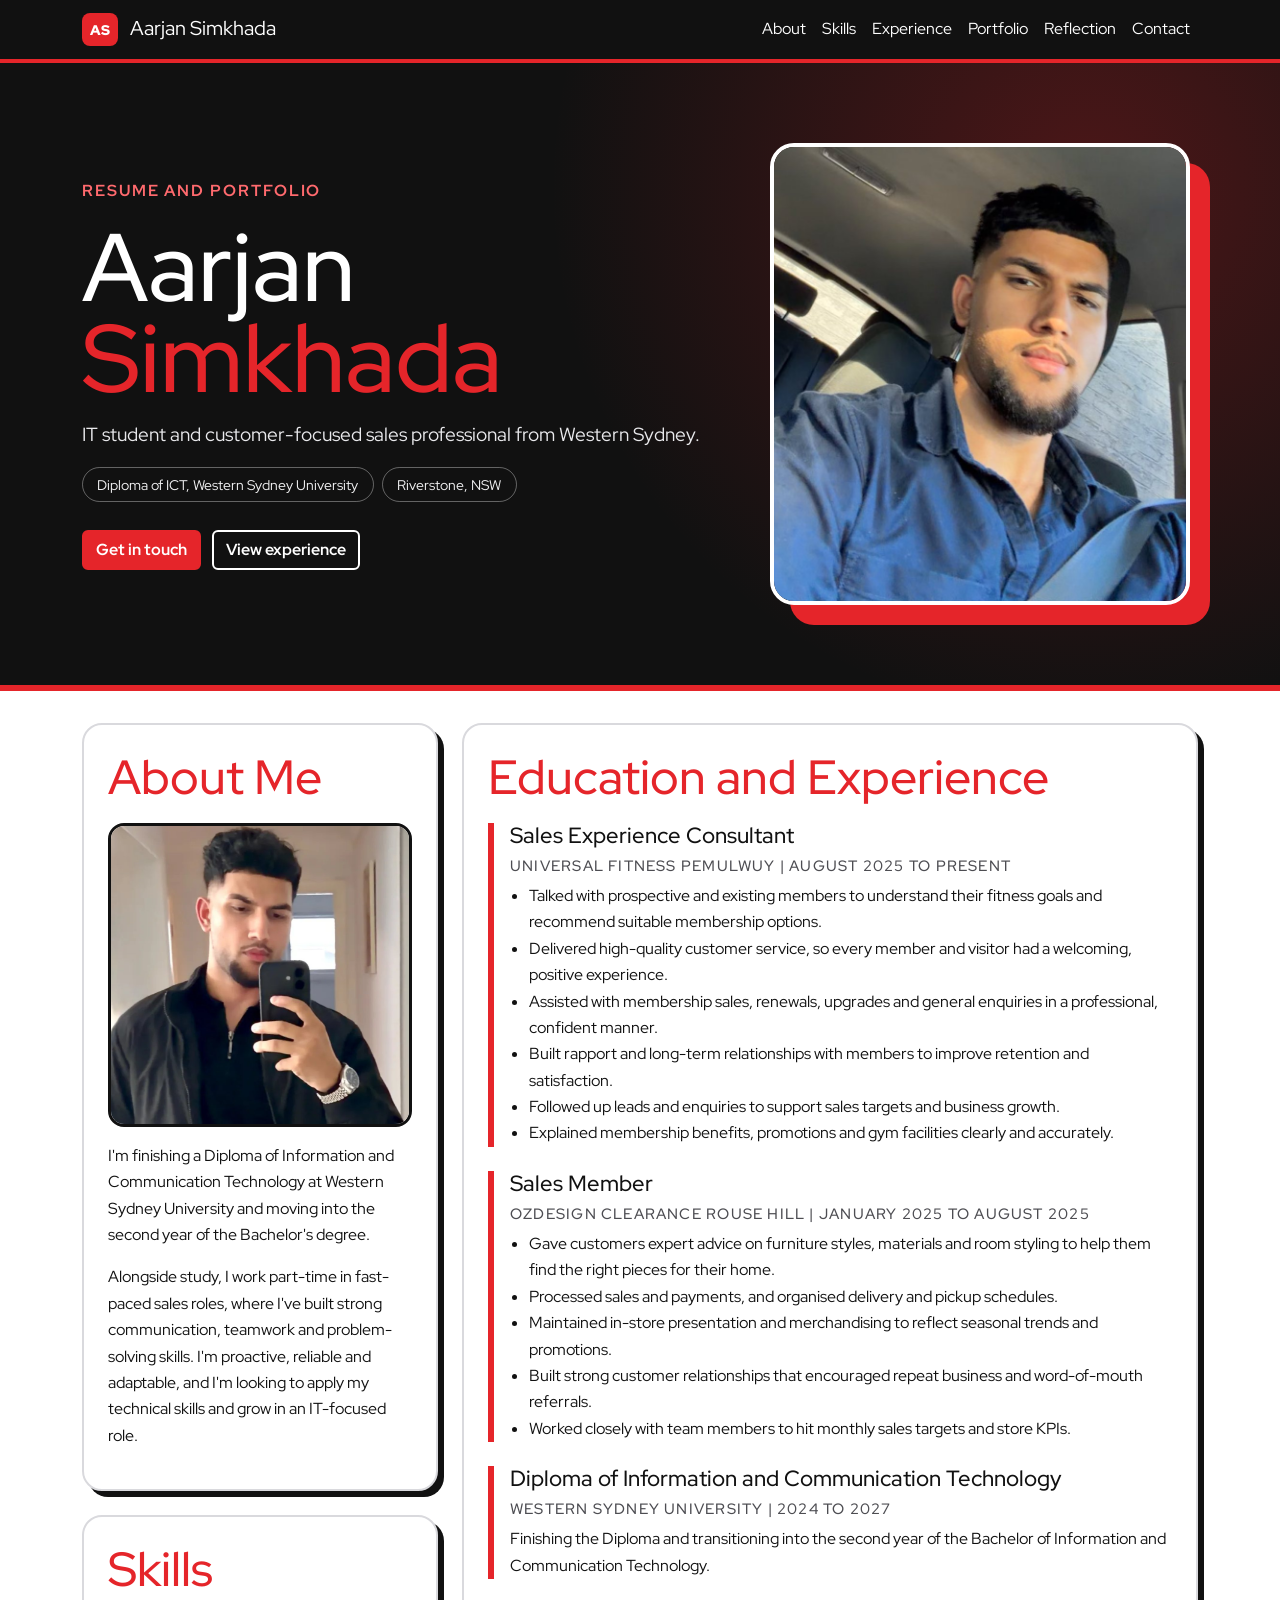
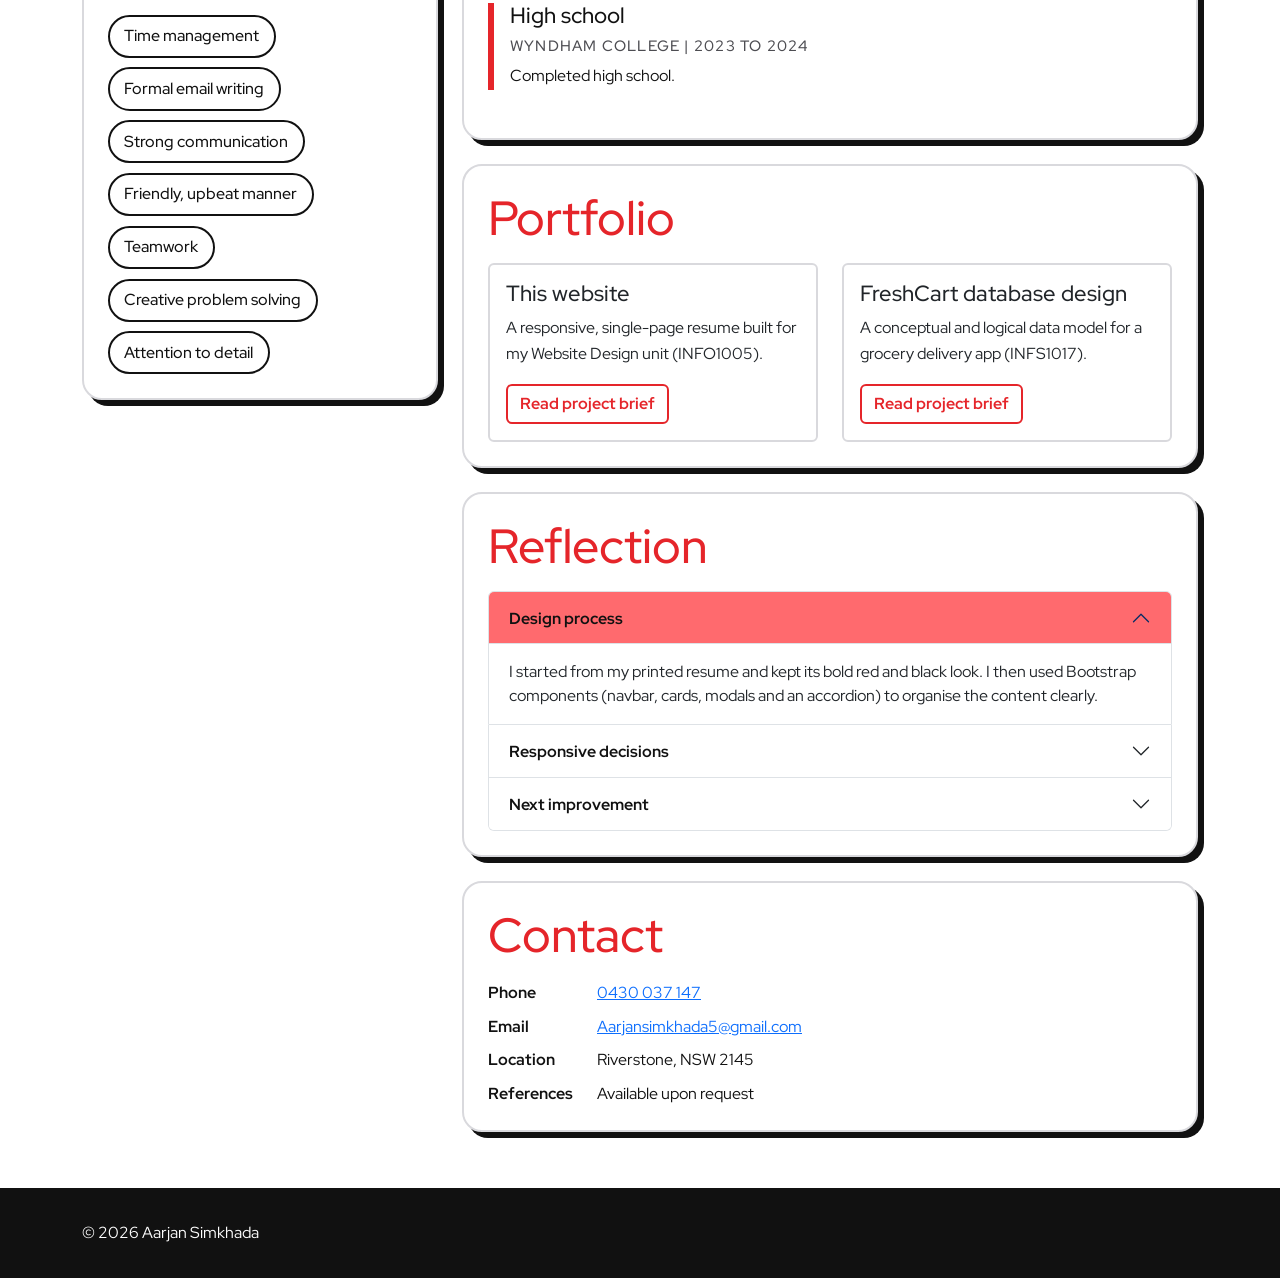
==== index.html @ bfd1684a "Add files via upload" ====
<!DOCTYPE html>
<html lang="en-AU">
<head>
  <meta charset="utf-8">
  <meta name="viewport" content="width=device-width, initial-scale=1">
  <meta name="description" content="Resume of Aarjan Simkhada: Diploma of IT student at Western Sydney University moving into the second year of a Bachelor's degree.">
  <meta name="author" content="Aarjan Simkhada">

  <!-- Google Fonts -->
  <link rel="preconnect" href="https://fonts.googleapis.com">
  <link rel="preconnect" href="https://fonts.gstatic.com" crossorigin>
  <link href="https://fonts.googleapis.com/css2?family=Red+Hat+Display:wght@400;500;700;900&display=swap" rel="stylesheet">

  <!-- Favicons -->
  <link rel="apple-touch-icon" sizes="180x180" href="favicon/apple-touch-icon.png">
  <link rel="icon" type="image/png" sizes="32x32" href="favicon/favicon-32x32.png">
  <link rel="icon" type="image/png" sizes="16x16" href="favicon/favicon-16x16.png">
  <link rel="manifest" href="favicon/site.webmanifest">

  <!-- Bootstrap 5.3 -->
  <link href="https://cdn.jsdelivr.net/npm/bootstrap@5.3.8/dist/css/bootstrap.min.css" rel="stylesheet">

  <!-- Custom CSS comes AFTER Bootstrap -->
  <link href="css/custom.css" rel="stylesheet">

  <title>Aarjan Simkhada | IT student and sales professional</title>
</head>

<body>

  <nav id="mainNav" class="navbar navbar-expand-lg sticky-top" aria-label="Main navigation">
    <div class="container">
      <a class="navbar-brand" href="#top"><span class="brand-mark" aria-hidden="true">AS</span> Aarjan Simkhada</a>

      <button class="navbar-toggler" type="button"
              data-bs-toggle="collapse"
              data-bs-target="#portfolioNavbar"
              aria-controls="portfolioNavbar"
              aria-expanded="false"
              aria-label="Toggle navigation">
        <span class="navbar-toggler-icon"></span>
      </button>

      <div class="collapse navbar-collapse" id="portfolioNavbar">
        <ul class="navbar-nav ms-auto">
          <li class="nav-item"><a class="nav-link" href="#about">About</a></li>
          <li class="nav-item"><a class="nav-link" href="#skills">Skills</a></li>
          <li class="nav-item"><a class="nav-link" href="#experience">Experience</a></li>
          <li class="nav-item"><a class="nav-link" href="#projects">Portfolio</a></li>
          <li class="nav-item"><a class="nav-link" href="#evidence">Reflection</a></li>
          <li class="nav-item"><a class="nav-link" href="#contact">Contact</a></li>
        </ul>
      </div>
    </div>
  </nav>

  <header id="top" class="hero">
    <div class="container">
      <div class="row align-items-center g-5">
        <div class="col-12 col-lg-7">
          <p class="eyebrow">Resume and portfolio</p>
          <h1>Aarjan<br><span class="accent">Simkhada</span></h1>
          <p class="lead-intro">IT student and customer-focused sales professional from Western Sydney.</p>
          <ul class="hero-chips">
            <li>Diploma of ICT, Western Sydney University</li>
            <li>Riverstone, NSW</li>
          </ul>
          <a class="btn custom-btn" href="#contact">Get in touch</a>
          <a class="btn custom-btn-ghost" href="#experience">View experience</a>
        </div>

        <div class="col-12 col-lg-5">
          <div class="portrait-wrap">
            <img class="img-fluid hero-portrait" src="img/hero.jpg" alt="Aarjan Simkhada wearing a navy collared shirt, looking at the camera" width="1000" height="945">
          </div>
        </div>
      </div>
    </div>
  </header>

  <main class="container site-content">
    <div class="row g-4">

      <aside class="col-12 col-lg-4">
        <section id="about" class="content-panel">
          <h2>About Me</h2>
          <img class="img-fluid profile-img" src="img/about.jpg" alt="Aarjan Simkhada in a black jacket taking a mirror selfie" width="1000" height="993">
          <p>I'm finishing a Diploma of Information and Communication Technology at Western Sydney University and moving into the second year of the Bachelor's degree.</p>
          <p>Alongside study, I work part-time in fast-paced sales roles, where I've built strong communication, teamwork and problem-solving skills. I'm proactive, reliable and adaptable, and I'm looking to apply my technical skills and grow in an IT-focused role.</p>
        </section>

        <section id="skills" class="content-panel">
          <h2>Skills</h2>
          <ul class="skill-tags">
            <li>Time management</li>
            <li>Formal email writing</li>
            <li>Strong communication</li>
            <li>Friendly, upbeat manner</li>
            <li>Teamwork</li>
            <li>Creative problem solving</li>
            <li>Attention to detail</li>
          </ul>
        </section>
      </aside>

      <div class="col-12 col-lg-8">

        <section id="experience" class="content-panel">
          <h2>Education and Experience</h2>

          <div class="timeline-item">
            <h3>Sales Experience Consultant</h3>
            <h4>Universal Fitness Pemulwuy | August 2025 to present</h4>
            <ul>
              <li>Talked with prospective and existing members to understand their fitness goals and recommend suitable membership options.</li>
              <li>Delivered high-quality customer service, so every member and visitor had a welcoming, positive experience.</li>
              <li>Assisted with membership sales, renewals, upgrades and general enquiries in a professional, confident manner.</li>
              <li>Built rapport and long-term relationships with members to improve retention and satisfaction.</li>
              <li>Followed up leads and enquiries to support sales targets and business growth.</li>
              <li>Explained membership benefits, promotions and gym facilities clearly and accurately.</li>
            </ul>
          </div>

          <div class="timeline-item">
            <h3>Sales Member</h3>
            <h4>OzDesign Clearance Rouse Hill | January 2025 to August 2025</h4>
            <ul>
              <li>Gave customers expert advice on furniture styles, materials and room styling to help them find the right pieces for their home.</li>
              <li>Processed sales and payments, and organised delivery and pickup schedules.</li>
              <li>Maintained in-store presentation and merchandising to reflect seasonal trends and promotions.</li>
              <li>Built strong customer relationships that encouraged repeat business and word-of-mouth referrals.</li>
              <li>Worked closely with team members to hit monthly sales targets and store KPIs.</li>
            </ul>
          </div>

          <div class="timeline-item">
            <h3>Diploma of Information and Communication Technology</h3>
            <h4>Western Sydney University | 2024 to 2027</h4>
            <p>Finishing the Diploma and transitioning into the second year of the Bachelor of Information and Communication Technology.</p>
          </div>

          <div class="timeline-item">
            <h3>High school</h3>
            <h4>Wyndham College | 2023 to 2024</h4>
            <p>Completed high school.</p>
          </div>
        </section>

        <section id="projects" class="content-panel">
          <h2>Portfolio</h2>

          <div class="row row-cols-1 row-cols-md-2 g-4">
            <div class="col">
              <div class="card h-100 portfolio-card">
                <div class="card-body">
                  <h3 class="card-title">This website</h3>
                  <p class="card-text">A responsive, single-page resume built for my Website Design unit (INFO1005).</p>
                  <button type="button" class="btn custom-btn-secondary" data-bs-toggle="modal" data-bs-target="#websiteModal">Read project brief</button>
                </div>
              </div>
            </div>

            <div class="col">
              <div class="card h-100 portfolio-card">
                <div class="card-body">
                  <h3 class="card-title">FreshCart database design</h3>
                  <p class="card-text">A conceptual and logical data model for a grocery delivery app (INFS1017).</p>
                  <button type="button" class="btn custom-btn-secondary" data-bs-toggle="modal" data-bs-target="#freshcartModal">Read project brief</button>
                </div>
              </div>
            </div>
          </div>
        </section>

        <section id="evidence" class="content-panel">
          <h2>Reflection</h2>

          <div class="accordion" id="evidenceAccordion">

            <div class="accordion-item">
              <h3 class="accordion-header">
                <button class="accordion-button" type="button"
                        data-bs-toggle="collapse" data-bs-target="#collapseOne"
                        aria-expanded="true" aria-controls="collapseOne">
                  Design process
                </button>
              </h3>
              <div id="collapseOne" class="accordion-collapse collapse show" data-bs-parent="#evidenceAccordion">
                <div class="accordion-body">
                  I started from my printed resume and kept its bold red and black look. I then used Bootstrap components (navbar, cards, modals and an accordion) to organise the content clearly.
                </div>
              </div>
            </div>

            <div class="accordion-item">
              <h3 class="accordion-header">
                <button class="accordion-button collapsed" type="button"
                        data-bs-toggle="collapse" data-bs-target="#collapseTwo"
                        aria-expanded="false" aria-controls="collapseTwo">
                  Responsive decisions
                </button>
              </h3>
              <div id="collapseTwo" class="accordion-collapse collapse" data-bs-parent="#evidenceAccordion">
                <div class="accordion-body">
                  The page uses one column on small screens and a two-column layout on large screens, and the navigation collapses into a menu on mobile.
                </div>
              </div>
            </div>

            <div class="accordion-item">
              <h3 class="accordion-header">
                <button class="accordion-button collapsed" type="button"
                        data-bs-toggle="collapse" data-bs-target="#collapseThree"
                        aria-expanded="false" aria-controls="collapseThree">
                  Next improvement
                </button>
              </h3>
              <div id="collapseThree" class="accordion-collapse collapse" data-bs-parent="#evidenceAccordion">
                <div class="accordion-body">
                  The next version could include more project evidence as I complete my degree, a downloadable resume PDF and accessibility testing.
                </div>
              </div>
            </div>

          </div>
        </section>

        <section id="contact" class="content-panel">
          <h2>Contact</h2>
          <dl class="contact-list">
            <dt>Phone</dt><dd><a href="tel:+610430037147">0430 037 147</a></dd>
            <dt>Email</dt><dd><a href="mailto:Aarjansimkhada5@gmail.com">Aarjansimkhada5@gmail.com</a></dd>
            <dt>Location</dt><dd>Riverstone, NSW 2145</dd>
            <dt>References</dt><dd>Available upon request</dd>
          </dl>
        </section>

      </div>
    </div>
  </main>

  <!-- Modals -->
  <div class="modal fade" id="websiteModal" tabindex="-1" aria-labelledby="websiteModalLabel" aria-hidden="true">
    <div class="modal-dialog modal-dialog-centered">
      <div class="modal-content">
        <div class="modal-header">
          <h2 class="modal-title" id="websiteModalLabel">This website</h2>
          <button type="button" class="btn-close" data-bs-dismiss="modal" aria-label="Close"></button>
        </div>
        <div class="modal-body">
          <p>Designed and built for my Website Design unit (INFO1005) at Western Sydney University. It's a responsive, single-page resume built with HTML, CSS and Bootstrap that works on phones, tablets and desktops.</p>
        </div>
      </div>
    </div>
  </div>

  <div class="modal fade" id="freshcartModal" tabindex="-1" aria-labelledby="freshcartModalLabel" aria-hidden="true">
    <div class="modal-dialog modal-dialog-centered">
      <div class="modal-content">
        <div class="modal-header">
          <h2 class="modal-title" id="freshcartModalLabel">FreshCart database design</h2>
          <button type="button" class="btn-close" data-bs-dismiss="modal" aria-label="Close"></button>
        </div>
        <div class="modal-body">
          <p>A case study from my Database Design and Management unit (INFS1017). The task was to design an entity relationship diagram and a relational data model for a grocery delivery app, and to identify sensitive data and basic security considerations.</p>
        </div>
      </div>
    </div>
  </div>

  <footer class="site-footer">
    <div class="container">
      <p>&copy; 2026 Aarjan Simkhada</p>
    </div>
  </footer>

  <!-- Bootstrap JavaScript powers navbar, modal and accordion. -->
  <script src="https://cdn.jsdelivr.net/npm/bootstrap@5.3.8/dist/js/bootstrap.bundle.min.js"></script>
</body>
</html>
---- css/custom.css ----
/* Aarjan Simkhada resume site */

:root {
  --brand-primary: #e5252a;
  --brand-secondary: #ff6a6e;
  --brand-dark: #111111;
  --brand-light: #ffffff;
  --brand-panel: #ffffff;
  --brand-muted: #4d4d52;
  --brand-border: #d9d9dd;
  --heading-font: 'Red Hat Display', system-ui, sans-serif;
  --body-font: 'Red Hat Display', system-ui, Arial, sans-serif;
}

html {
  scroll-behavior: smooth;
  scroll-padding-top: 5rem;
}

body {
  font-family: var(--body-font);
  background-color: var(--brand-light);
  color: var(--brand-dark);
  margin: 0;
}

h1, h2, h3, h4, h5 {
  font-family: var(--heading-font);
}

h1 {
  color: var(--brand-primary);
  font-size: clamp(3rem, 8vw, 6rem);
  line-height: .95;
  margin-bottom: 1rem;
}

h2 {
  color: var(--brand-primary);
  font-size: clamp(2rem, 4vw, 3rem);
  margin-bottom: 1rem;
}

h3 {
  color: var(--brand-dark);
  font-size: 1.35rem;
}

h4 {
  color: var(--brand-muted);
  font-size: .95rem;
  text-transform: uppercase;
  letter-spacing: .08em;
}

p, li {
  font-size: 1rem;
  line-height: 1.65;
}

.navbar {
  background-color: var(--brand-dark);
  border-bottom: 4px solid var(--brand-primary);
}

.navbar-brand,
.nav-link {
  color: #ffffff;
}

.timeline-item ul { padding-left: 1.2rem; }

.nav-link:hover,
.nav-link.active,
.navbar-brand:hover {
  color: var(--brand-secondary);
}

.navbar-toggler {
  background-color: var(--brand-secondary);
}


.brand-mark {
  display: inline-block;
  background-color: var(--brand-primary);
  color: #ffffff;
  font-weight: 900;
  font-size: .9rem;
  padding: .35rem .5rem;
  border-radius: .5rem;
  margin-right: .5rem;
}



.hero {
  background-color: var(--brand-dark);
  background-image: radial-gradient(circle at 85% 20%, rgba(229,37,42,.28), transparent 45%);
  color: #ffffff;
  border-bottom: 6px solid var(--brand-primary);
  padding: 5rem 0;
}

.hero h1 { color: #ffffff; }
.hero h1 .accent { color: var(--brand-primary); }
.hero .eyebrow { color: var(--brand-secondary); }
.hero .lead-intro { color: #e9e9ec; }

.hero-chips {
  list-style: none;
  padding: 0;
  margin: 0 0 1.75rem;
  display: flex;
  flex-wrap: wrap;
  gap: .5rem;
}

.hero-chips li {
  border: 1px solid rgba(255,255,255,.35);
  border-radius: 999px;
  padding: .3rem .9rem;
  font-size: .9rem;
  color: #f4f4f5;
}

.portrait-wrap {
  position: relative;
  max-width: 420px;
  margin: 0 auto;
}

.portrait-wrap::before {
  content: "";
  position: absolute;
  inset: 1.25rem -1.25rem -1.25rem 1.25rem;
  background-color: var(--brand-primary);
  border-radius: 1.5rem;
}

.hero-portrait {
  position: relative;
  width: 100%;
  aspect-ratio: 1 / 1.1;
  object-fit: cover;
  object-position: 68% 25%;
  border-radius: 1.5rem;
  border: 4px solid #ffffff;
}

.profile-img {
  width: 100%;
  aspect-ratio: 1 / 1;
  object-fit: cover;
  object-position: 45% 20%;
  border-radius: 1rem;
  margin-bottom: 1rem;
  border: 3px solid var(--brand-dark);
}

.custom-btn-ghost {
  margin-right: .5rem;
  border: 2px solid #ffffff;
  background: transparent;
  color: #ffffff;
  font-weight: 700;
}

.custom-btn-ghost:hover {
  background-color: #ffffff;
  color: var(--brand-dark);
}

.eyebrow {
  color: var(--brand-primary);
  font-weight: 700;
  letter-spacing: .12em;
  text-transform: uppercase;
}

.lead-intro {
  font-size: 1.2rem;
  max-width: 46rem;
}

.site-content {
  margin-top: 2rem;
  margin-bottom: 2rem;
}

.content-panel {
  box-shadow: 6px 6px 0 var(--brand-dark);
  background-color: var(--brand-panel);
  border: 2px solid var(--brand-border);
  border-radius: 1.25rem;
  padding: 1.5rem;
  margin-bottom: 1.5rem;
}

.timeline-item {
  border-left: 6px solid var(--brand-primary);
  padding-left: 1rem;
  margin-bottom: 1.5rem;
}


.skill-tags {
  list-style: none;
  margin: 0;
  padding: 0;
  display: flex;
  flex-wrap: wrap;
  gap: .6rem;
}

.skill-tags li {
  padding: .4rem .9rem;
  border: 2px solid var(--brand-dark);
  border-radius: 999px;
  font-weight: 500;
}

.contact-list {
  display: grid;
  grid-template-columns: max-content 1fr;
  gap: .6rem 1.5rem;
  margin: 0;
}

.contact-list dt { font-weight: 700; }
.contact-list dd { margin: 0; }


.portfolio-card {
  border: 2px solid var(--brand-border);
  overflow: hidden;
}

.custom-btn,
.custom-btn-secondary {
  margin-right: .5rem;
  border: 2px solid var(--brand-primary);
  font-weight: 700;
}

.custom-btn {
  background-color: var(--brand-primary);
  color: #ffffff;
}

.custom-btn-secondary {
  background-color: #ffffff;
  color: var(--brand-primary);
}

.custom-btn:hover,
.custom-btn-secondary:hover {
  background-color: var(--brand-dark);
  border-color: var(--brand-dark);
  color: #ffffff;
}

.accordion-button {
  font-weight: 700;
  color: var(--brand-dark);
}

.accordion-button:not(.collapsed) {
  background-color: var(--brand-secondary);
  color: var(--brand-dark);
}

.site-footer {
  background-color: var(--brand-dark);
  color: #ffffff;
  padding: 2rem 0;
}

.site-footer p {
  margin: 0;
}

@media (max-width: 991.98px) {
  .hero {
    padding: 3rem 0;
  }

  .portrait-wrap {
    max-width: 320px;
    margin-bottom: 1.5rem;
  }

}

@media (max-width: 575.98px) {
  .content-panel {
    padding: 1rem;
  }

}
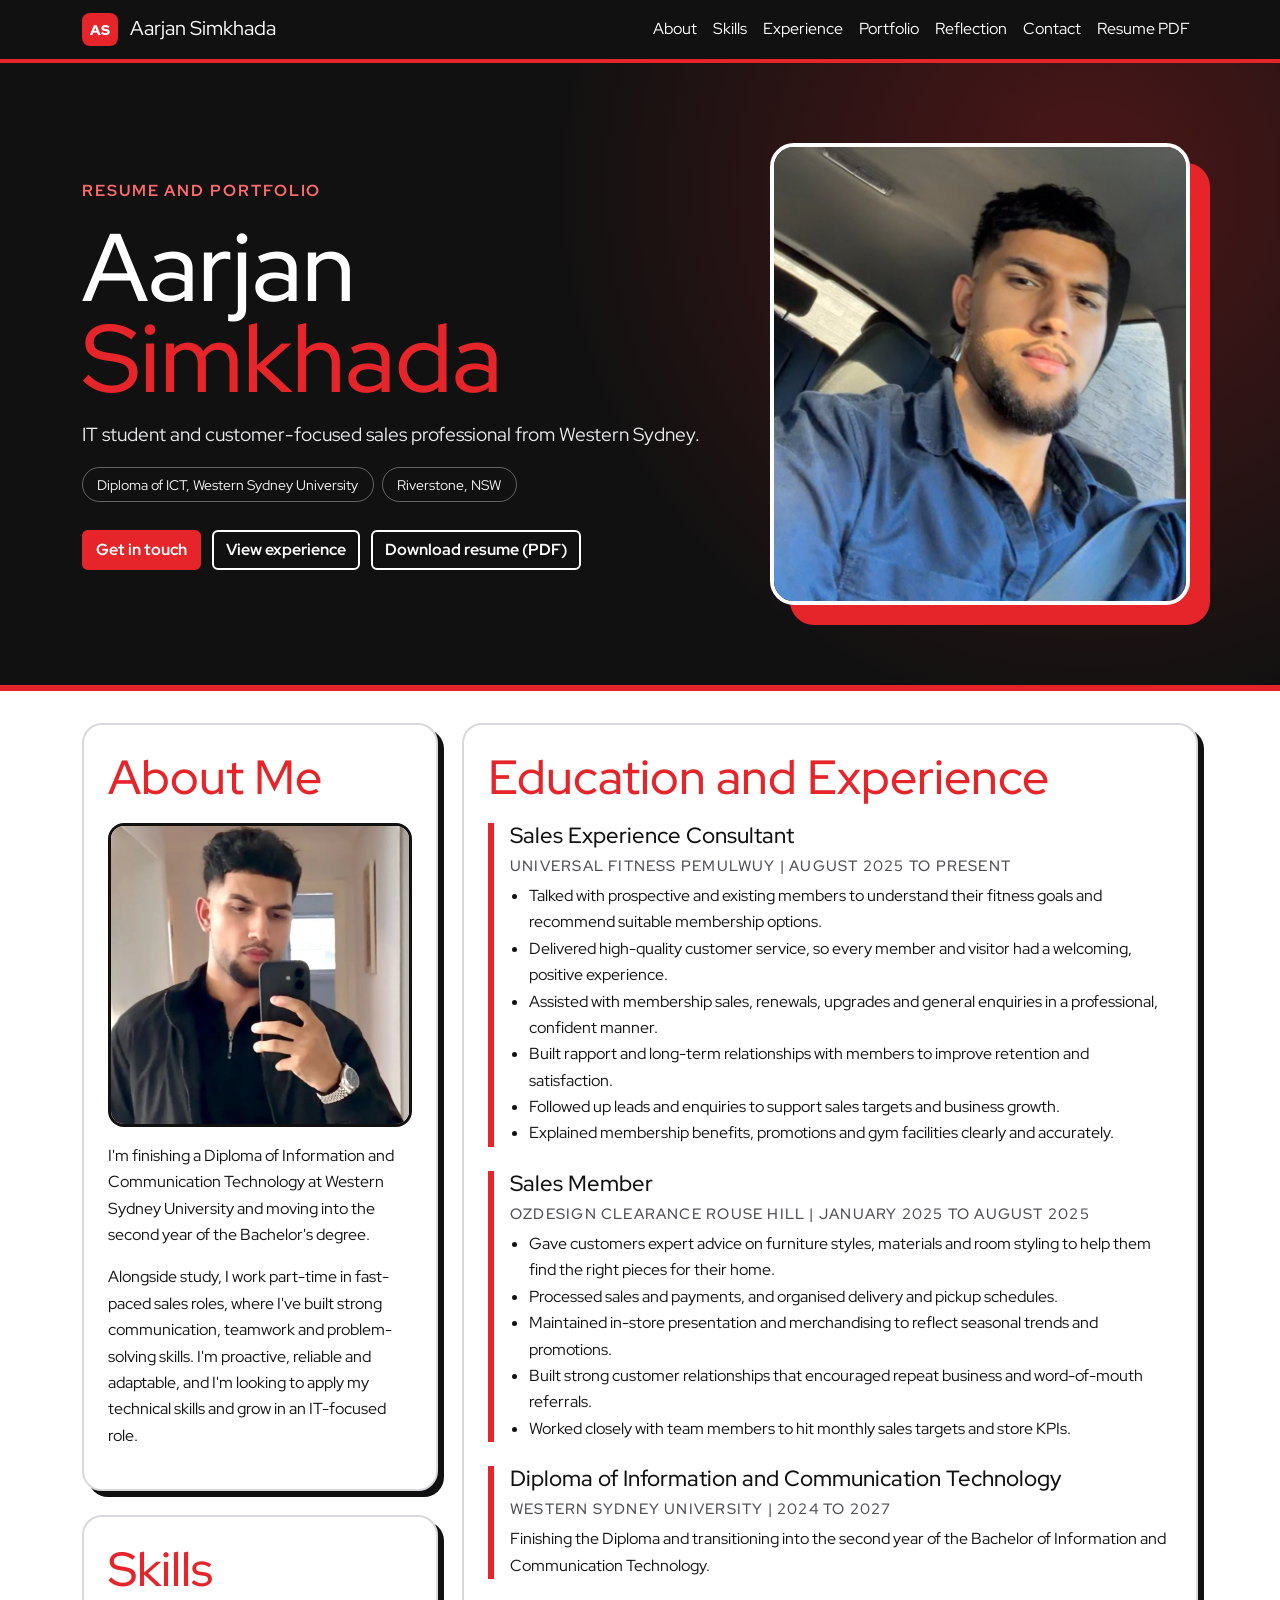
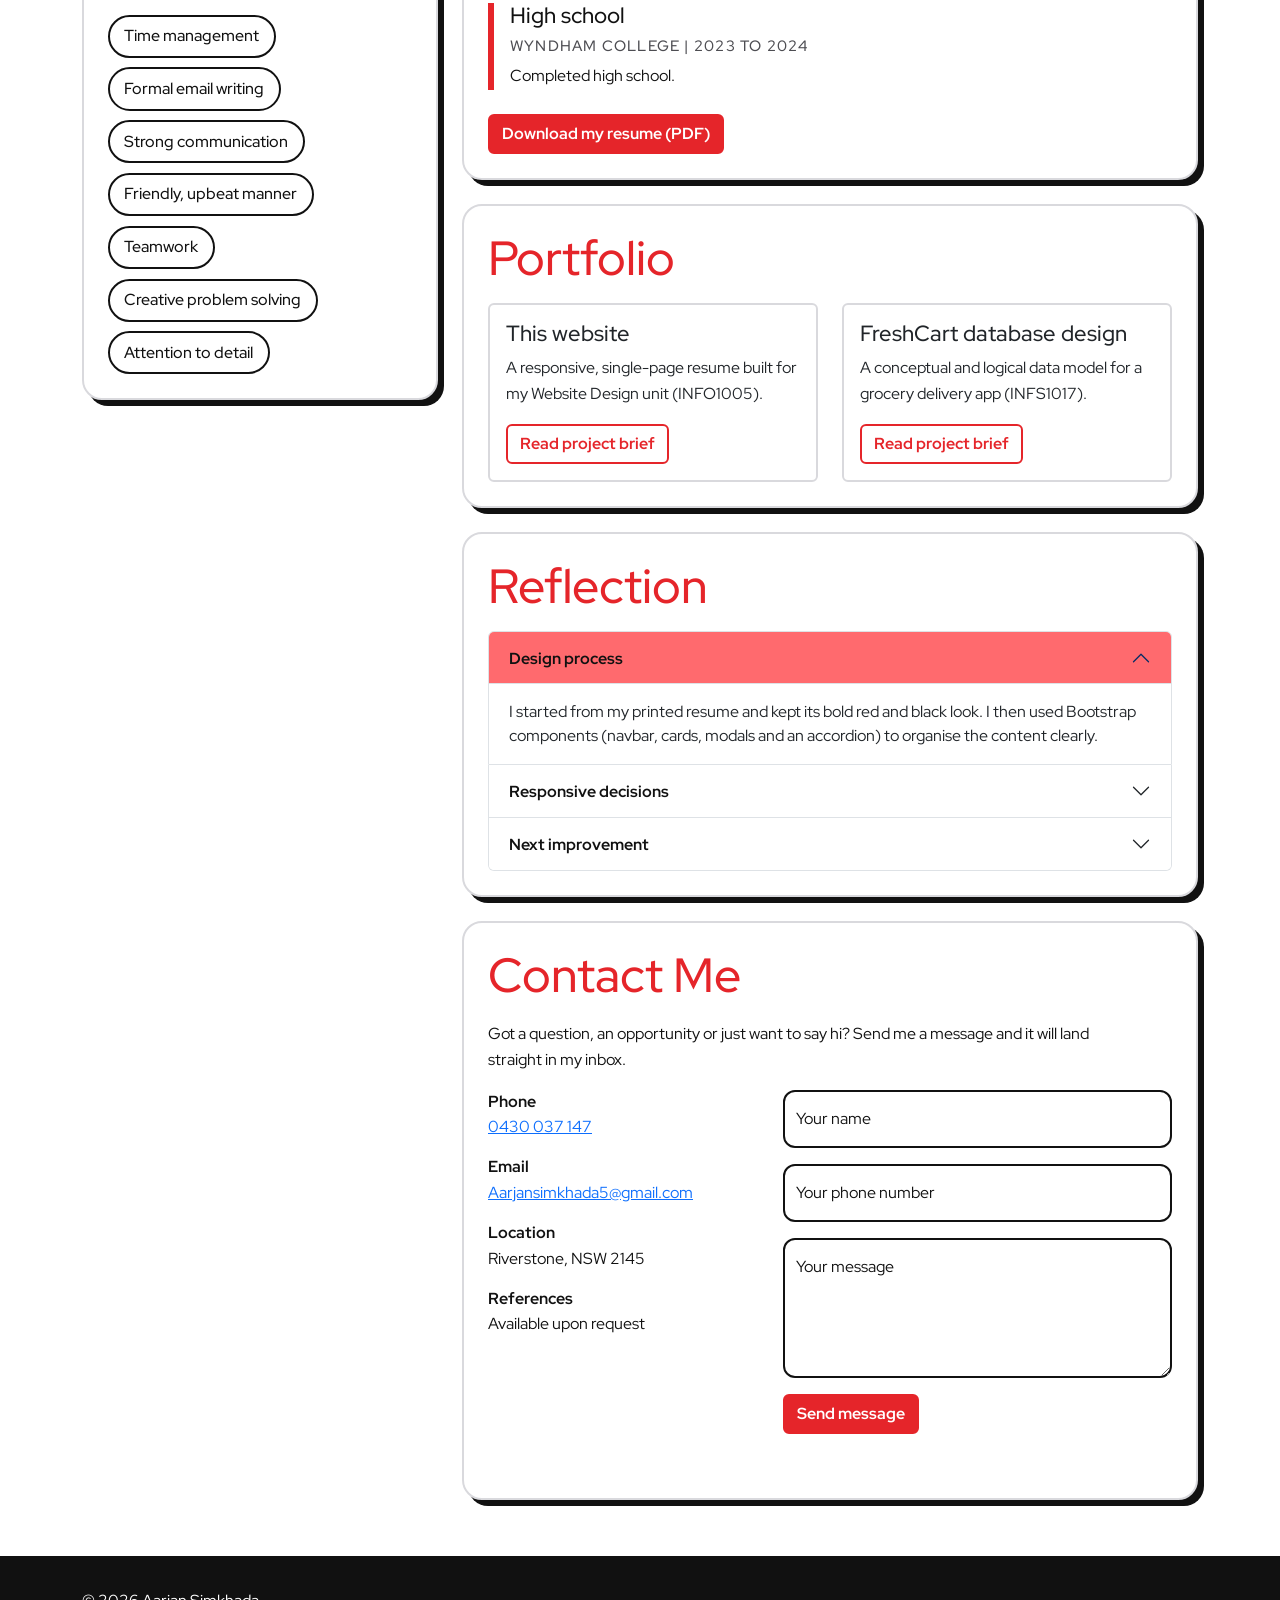
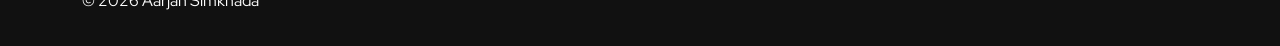
==== commit 6db64337: "Add files via upload" ====
--- a/index.html
+++ b/index.html
@@ -28,6 +28,7 @@
 
 <body>
 
+  <!-- NAVIGATION: sticky Bootstrap navbar, collapses to a hamburger menu on phones -->
   <nav id="mainNav" class="navbar navbar-expand-lg sticky-top" aria-label="Main navigation">
     <div class="container">
       <a class="navbar-brand" href="#top"><span class="brand-mark" aria-hidden="true">AS</span> Aarjan Simkhada</a>
@@ -49,11 +50,13 @@
           <li class="nav-item"><a class="nav-link" href="#projects">Portfolio</a></li>
           <li class="nav-item"><a class="nav-link" href="#evidence">Reflection</a></li>
           <li class="nav-item"><a class="nav-link" href="#contact">Contact</a></li>
+          <li class="nav-item"><a class="nav-link" href="pdf/aarjan_simkhada_resume.pdf" target="_blank" rel="noopener">Resume PDF</a></li>
         </ul>
       </div>
     </div>
   </nav>
 
+  <!-- HERO: name, tagline, call-to-action buttons and portrait -->
   <header id="top" class="hero">
     <div class="container">
       <div class="row align-items-center g-5">
@@ -67,6 +70,7 @@
           </ul>
           <a class="btn custom-btn" href="#contact">Get in touch</a>
           <a class="btn custom-btn-ghost" href="#experience">View experience</a>
+          <a class="btn custom-btn-ghost" href="pdf/aarjan_simkhada_resume.pdf" download>Download resume (PDF)</a>
         </div>
 
         <div class="col-12 col-lg-5">
@@ -78,18 +82,21 @@
     </div>
   </header>
 
+  <!-- MAIN CONTENT: two-column Bootstrap grid (4/8) on large screens, single column on phones -->
   <main class="container site-content">
     <div class="row g-4">
 
       <aside class="col-12 col-lg-4">
-        <section id="about" class="content-panel">
+        <!-- ABOUT: short introduction and photo -->
+        <section id="about" class="content-panel reveal">
           <h2>About Me</h2>
           <img class="img-fluid profile-img" src="img/about.jpg" alt="Aarjan Simkhada in a black jacket taking a mirror selfie" width="1000" height="993">
           <p>I'm finishing a Diploma of Information and Communication Technology at Western Sydney University and moving into the second year of the Bachelor's degree.</p>
           <p>Alongside study, I work part-time in fast-paced sales roles, where I've built strong communication, teamwork and problem-solving skills. I'm proactive, reliable and adaptable, and I'm looking to apply my technical skills and grow in an IT-focused role.</p>
         </section>
 
-        <section id="skills" class="content-panel">
+        <!-- SKILLS: rounded tags instead of percentage bars -->
+        <section id="skills" class="content-panel reveal">
           <h2>Skills</h2>
           <ul class="skill-tags">
             <li>Time management</li>
@@ -105,7 +112,8 @@
 
       <div class="col-12 col-lg-8">
 
-        <section id="experience" class="content-panel">
+        <!-- EXPERIENCE AND EDUCATION: timeline, newest first, plus resume download -->
+        <section id="experience" class="content-panel reveal">
           <h2>Education and Experience</h2>
 
           <div class="timeline-item">
@@ -144,9 +152,12 @@
             <h4>Wyndham College | 2023 to 2024</h4>
             <p>Completed high school.</p>
           </div>
-        </section>
-
-        <section id="projects" class="content-panel">
+
+          <a class="btn custom-btn" href="pdf/aarjan_simkhada_resume.pdf" download>Download my resume (PDF)</a>
+        </section>
+
+        <!-- PORTFOLIO: Bootstrap cards that open modal project briefs -->
+        <section id="projects" class="content-panel reveal">
           <h2>Portfolio</h2>
 
           <div class="row row-cols-1 row-cols-md-2 g-4">
@@ -172,7 +183,8 @@
           </div>
         </section>
 
-        <section id="evidence" class="content-panel">
+        <!-- REFLECTION: Bootstrap accordion explaining design decisions -->
+        <section id="evidence" class="content-panel reveal">
           <h2>Reflection</h2>
 
           <div class="accordion" id="evidenceAccordion">
@@ -225,21 +237,49 @@
           </div>
         </section>
 
-        <section id="contact" class="content-panel">
-          <h2>Contact</h2>
-          <dl class="contact-list">
-            <dt>Phone</dt><dd><a href="tel:+610430037147">0430 037 147</a></dd>
-            <dt>Email</dt><dd><a href="mailto:Aarjansimkhada5@gmail.com">Aarjansimkhada5@gmail.com</a></dd>
-            <dt>Location</dt><dd>Riverstone, NSW 2145</dd>
-            <dt>References</dt><dd>Available upon request</dd>
-          </dl>
+        <!-- CONTACT: hyperlinked details and message form -->
+        <section id="contact" class="content-panel reveal">
+          <h2>Contact Me</h2>
+          <p class="contact-intro">Got a question, an opportunity or just want to say hi? Send me a message and it will land straight in my inbox.</p>
+
+          <div class="row g-4">
+            <div class="col-12 col-md-5">
+              <dl class="contact-list contact-list-stack">
+                <dt>Phone</dt><dd><a href="tel:+610430037147">0430 037 147</a></dd>
+                <dt>Email</dt><dd><a href="mailto:Aarjansimkhada5@gmail.com">Aarjansimkhada5@gmail.com</a></dd>
+                <dt>Location</dt><dd>Riverstone, NSW 2145</dd>
+                <dt>References</dt><dd>Available upon request</dd>
+              </dl>
+            </div>
+
+            <div class="col-12 col-md-7">
+              <form id="contactForm" class="contact-form" novalidate>
+                <div class="form-floating mb-3">
+                  <input type="text" class="form-control" id="cfName" name="name" placeholder="Your name" autocomplete="name" required>
+                  <label for="cfName">Your name</label>
+                </div>
+                <div class="form-floating mb-3">
+                  <input type="tel" class="form-control" id="cfPhone" name="phone" placeholder="Your number" autocomplete="tel">
+                  <label for="cfPhone">Your phone number</label>
+                </div>
+                <div class="form-floating mb-3">
+                  <textarea class="form-control" id="cfMessage" name="message" placeholder="Your message" style="height: 140px" required></textarea>
+                  <label for="cfMessage">Your message</label>
+                </div>
+                <!-- spam trap: real people never tick this -->
+                <input type="checkbox" name="botcheck" class="d-none" tabindex="-1" autocomplete="off">
+                <button type="submit" class="btn custom-btn send-btn" id="cfSend">Send message</button>
+                <p id="cfStatus" class="form-status" role="status" aria-live="polite"></p>
+              </form>
+            </div>
+          </div>
         </section>
 
       </div>
     </div>
   </main>
 
-  <!-- Modals -->
+  <!-- MODALS: project briefs opened from the portfolio cards -->
   <div class="modal fade" id="websiteModal" tabindex="-1" aria-labelledby="websiteModalLabel" aria-hidden="true">
     <div class="modal-dialog modal-dialog-centered">
       <div class="modal-content">
@@ -268,6 +308,7 @@
     </div>
   </div>
 
+  <!-- FOOTER -->
   <footer class="site-footer">
     <div class="container">
       <p>&copy; 2026 Aarjan Simkhada</p>
@@ -276,5 +317,87 @@
 
   <!-- Bootstrap JavaScript powers navbar, modal and accordion. -->
   <script src="https://cdn.jsdelivr.net/npm/bootstrap@5.3.8/dist/js/bootstrap.bundle.min.js"></script>
+
+  <script>
+    // Contact form: sends through Web3Forms (free). Paste your access key below.
+    // Until a key is added, the form falls back to opening the visitor's email app.
+    const WEB3FORMS_KEY = "YOUR_ACCESS_KEY_HERE";
+    const MY_EMAIL = "Aarjansimkhada5@gmail.com";
+
+    const form = document.getElementById("contactForm");
+    const statusEl = document.getElementById("cfStatus");
+    const sendBtn = document.getElementById("cfSend");
+
+    form.addEventListener("submit", async (e) => {
+      e.preventDefault();
+      statusEl.className = "form-status";
+      const name = form.name.value.trim();
+      const phone = form.phone.value.trim();
+      const message = form.message.value.trim();
+
+      if (!name || !message) {
+        statusEl.textContent = "Please add your name and a message.";
+        statusEl.classList.add("error");
+        return;
+      }
+
+      if (WEB3FORMS_KEY === "YOUR_ACCESS_KEY_HERE") {
+        const body = "Name: " + name + "\nPhone: " + phone + "\n\n" + message;
+        window.location.href = "mailto:" + MY_EMAIL +
+          "?subject=" + encodeURIComponent("Message from your resume site") +
+          "&body=" + encodeURIComponent(body);
+        return;
+      }
+
+      sendBtn.disabled = true;
+      sendBtn.textContent = "Sending...";
+      try {
+        const res = await fetch("https://api.web3forms.com/submit", {
+          method: "POST",
+          headers: { "Content-Type": "application/json", "Accept": "application/json" },
+          body: JSON.stringify({
+            access_key: WEB3FORMS_KEY,
+            subject: "New message from your resume site",
+            from_name: "Resume website",
+            name: name,
+            phone: phone,
+            message: message,
+            botcheck: form.botcheck.checked
+          })
+        });
+        const data = await res.json();
+        if (data.success) {
+          form.reset();
+          statusEl.textContent = "Thanks " + name + "! Your message was sent. I'll get back to you soon.";
+          statusEl.classList.add("success");
+        } else {
+          throw new Error(data.message || "Send failed");
+        }
+      } catch (err) {
+        statusEl.textContent = "Sorry, that didn't send. Please email me directly at " + MY_EMAIL + ".";
+        statusEl.classList.add("error");
+      } finally {
+        sendBtn.disabled = false;
+        sendBtn.textContent = "Send message";
+      }
+    });
+
+    // Scroll animations: panels fade up as they come into view.
+    document.documentElement.classList.add("js");
+    const reveals = document.querySelectorAll(".reveal");
+    if ("IntersectionObserver" in window) {
+      const io = new IntersectionObserver((entries) => {
+        entries.forEach((en) => {
+          if (en.isIntersecting) {
+            en.target.classList.add("in");
+            io.unobserve(en.target);
+          }
+        });
+      }, { threshold: 0.12 });
+      reveals.forEach((el) => io.observe(el));
+    } else {
+      reveals.forEach((el) => el.classList.add("in"));
+    }
+  </script>
 </body>
 </html>
--- a/css/custom.css
+++ b/css/custom.css
@@ -1,5 +1,6 @@
 /* Aarjan Simkhada resume site */
 
+/* BRAND COLOURS AND FONTS: red/black palette and Red Hat Display for headings and body */
 :root {
   --brand-primary: #e5252a;
   --brand-secondary: #ff6a6e;
@@ -58,6 +59,7 @@
   line-height: 1.65;
 }
 
+/* NAVIGATION */
 .navbar {
   background-color: var(--brand-dark);
   border-bottom: 4px solid var(--brand-primary);
@@ -94,6 +96,7 @@
 
 
 
+/* HERO: dark band with red accent glow */
 .hero {
   background-color: var(--brand-dark);
   background-image: radial-gradient(circle at 85% 20%, rgba(229,37,42,.28), transparent 45%);
@@ -188,6 +191,7 @@
   margin-bottom: 2rem;
 }
 
+/* CONTENT PANELS: white cards with a bold offset shadow */
 .content-panel {
   box-shadow: 6px 6px 0 var(--brand-dark);
   background-color: var(--brand-panel);
@@ -204,6 +208,7 @@
 }
 
 
+/* SKILLS TAGS */
 .skill-tags {
   list-style: none;
   margin: 0;
@@ -280,6 +285,7 @@
   margin: 0;
 }
 
+/* RESPONSIVE: tablet and below */
 @media (max-width: 991.98px) {
   .hero {
     padding: 3rem 0;
@@ -292,9 +298,185 @@
 
 }
 
+/* RESPONSIVE: phones */
 @media (max-width: 575.98px) {
   .content-panel {
     padding: 1rem;
   }
 
 }
+
+
+/* ---------- Animations and extra polish ---------- */
+
+/* Hero entrance */
+@keyframes riseIn {
+  from { opacity: 0; transform: translateY(24px); }
+  to   { opacity: 1; transform: translateY(0); }
+}
+
+@keyframes floaty {
+  0%, 100% { transform: translateY(0); }
+  50%      { transform: translateY(-10px); }
+}
+
+@keyframes glowPulse {
+  0%, 100% { box-shadow: 0 0 0 0 rgba(229,37,42,.5); }
+  50%      { box-shadow: 0 0 0 14px rgba(229,37,42,0); }
+}
+
+.hero .eyebrow   { animation: riseIn .7s ease both; }
+.hero h1         { animation: riseIn .7s .12s ease both; }
+.hero .lead-intro{ animation: riseIn .7s .24s ease both; }
+.hero-chips      { animation: riseIn .7s .36s ease both; }
+.hero .btn       { animation: riseIn .7s .48s ease both; }
+.portrait-wrap   { animation: riseIn .9s .2s ease both; }
+.hero-portrait   { animation: floaty 6s ease-in-out 1.2s infinite; }
+
+.hero .custom-btn { animation: riseIn .7s .48s ease both, glowPulse 2.4s 1.5s infinite; }
+
+/* Scroll reveal (only hidden when JavaScript is running) */
+.js .reveal {
+  opacity: 0;
+  transform: translateY(32px);
+  transition: opacity .7s ease, transform .7s ease;
+}
+
+.js .reveal.in {
+  opacity: 1;
+  transform: none;
+}
+
+/* Panels and cards lift on hover */
+.content-panel {
+  transition: box-shadow .25s ease, translate .25s ease;
+}
+
+.content-panel:hover {
+  box-shadow: 10px 10px 0 var(--brand-primary);
+  translate: -3px -3px;
+}
+
+.portfolio-card {
+  transition: transform .25s ease, box-shadow .25s ease, border-color .25s ease;
+}
+
+.portfolio-card:hover {
+  transform: translateY(-6px) rotate(-.6deg);
+  border-color: var(--brand-primary);
+  box-shadow: 0 1rem 2rem rgba(0,0,0,.18);
+}
+
+/* Skill tags pop on hover */
+.skill-tags li {
+  transition: background-color .2s ease, color .2s ease, transform .2s ease;
+}
+
+.skill-tags li:hover {
+  background-color: var(--brand-primary);
+  border-color: var(--brand-primary);
+  color: #ffffff;
+  transform: translateY(-3px) scale(1.05);
+}
+
+/* Nav link underline slide */
+.nav-link {
+  position: relative;
+}
+
+.nav-link::after {
+  content: "";
+  position: absolute;
+  left: .5rem;
+  right: .5rem;
+  bottom: .2rem;
+  height: 3px;
+  background-color: var(--brand-primary);
+  transform: scaleX(0);
+  transform-origin: left;
+  transition: transform .25s ease;
+}
+
+.nav-link:hover::after {
+  transform: scaleX(1);
+}
+
+/* Buttons */
+.custom-btn,
+.custom-btn-secondary,
+.custom-btn-ghost {
+  transition: transform .2s ease, background-color .2s ease, color .2s ease, border-color .2s ease;
+}
+
+.custom-btn:hover,
+.custom-btn-secondary:hover,
+.custom-btn-ghost:hover {
+  transform: translateY(-3px);
+}
+
+/* Timeline dots */
+.timeline-item {
+  position: relative;
+  transition: padding-left .25s ease;
+}
+
+.timeline-item:hover {
+  padding-left: 1.4rem;
+}
+
+/* Contact form */
+.contact-intro {
+  max-width: 40rem;
+}
+
+.contact-list-stack {
+  grid-template-columns: 1fr;
+  gap: .1rem;
+}
+
+.contact-list-stack dd {
+  margin-bottom: .9rem;
+}
+
+.contact-form .form-control {
+  border: 2px solid var(--brand-dark);
+  border-radius: .75rem;
+  transition: border-color .2s ease, box-shadow .2s ease;
+}
+
+.contact-form .form-control:focus {
+  border-color: var(--brand-primary);
+  box-shadow: 0 0 0 .25rem rgba(229,37,42,.2);
+}
+
+.send-btn:disabled {
+  opacity: .7;
+}
+
+.form-status {
+  margin: 1rem 0 0;
+  font-weight: 700;
+  min-height: 1.5rem;
+}
+
+.form-status.success {
+  color: #198754;
+  animation: riseIn .5s ease both;
+}
+
+.form-status.error {
+  color: var(--brand-primary);
+}
+
+/* Respect people who prefer less motion */
+@media (prefers-reduced-motion: reduce) {
+  *, *::before, *::after {
+    animation: none !important;
+    transition: none !important;
+  }
+
+  .js .reveal {
+    opacity: 1;
+    transform: none;
+  }
+}
